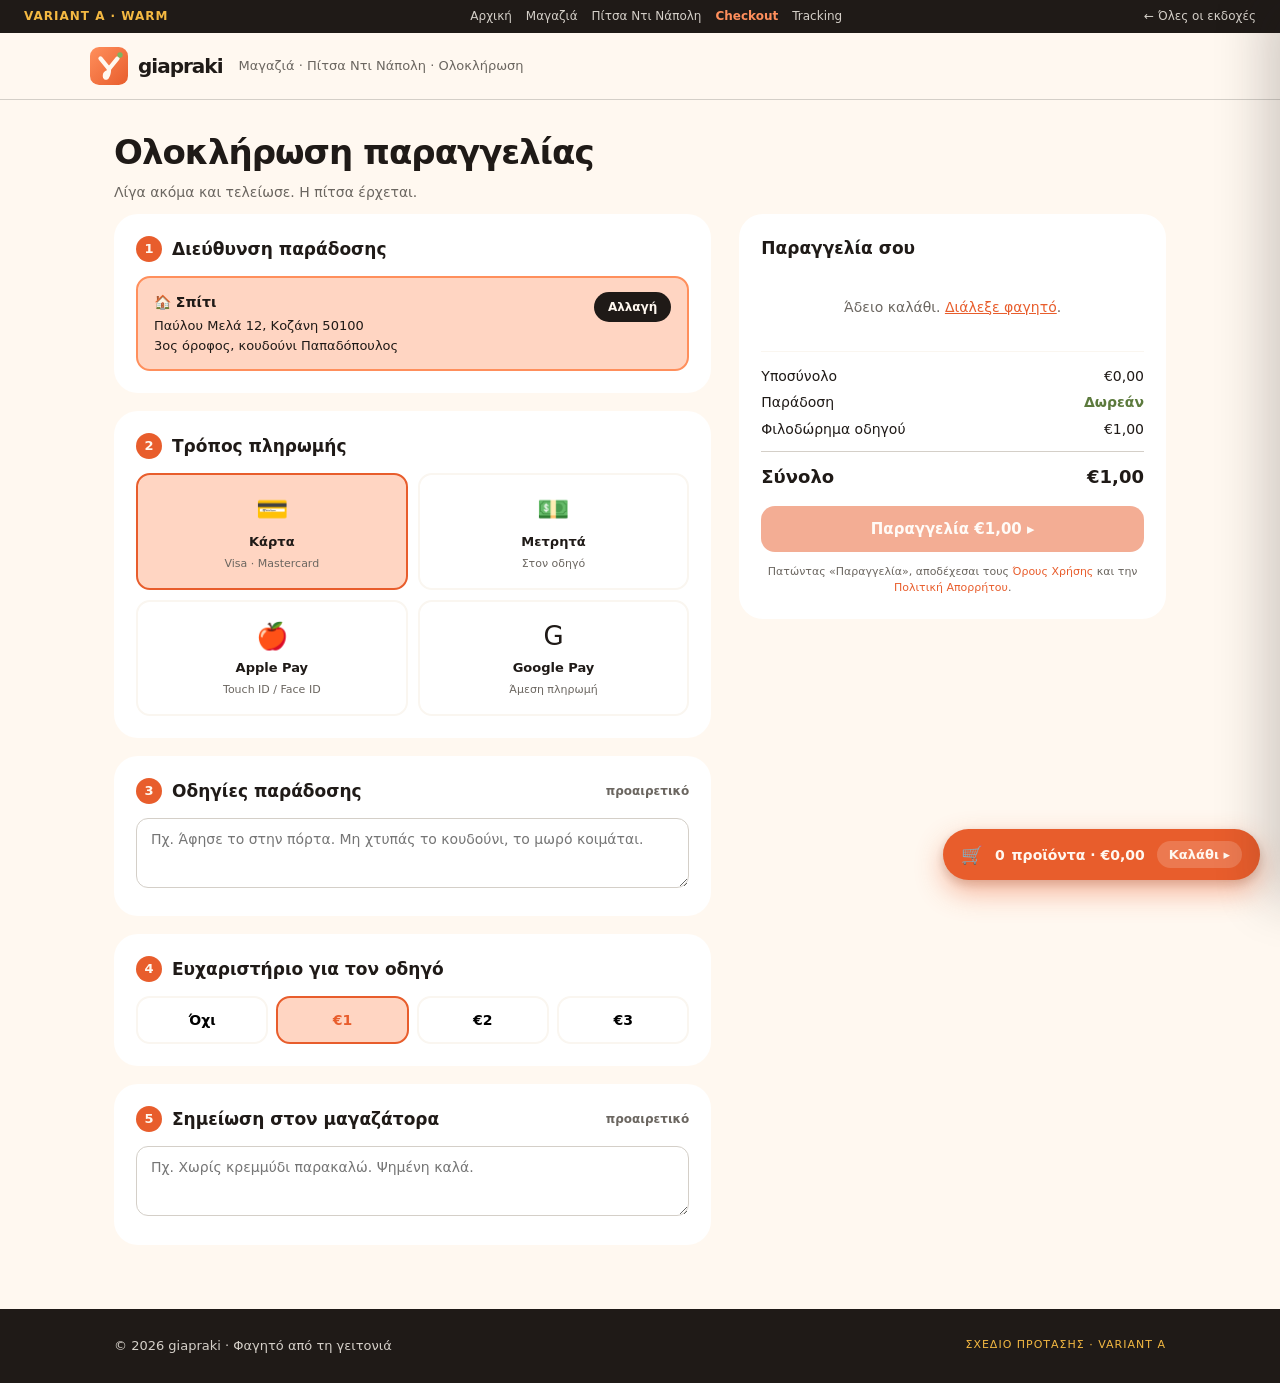
==== a/checkout.html @ 71fc0cc0 "feat: giapraki brand preview — A-warm + B-clean full flows" ====
<!doctype html>
<html lang="el">
<head>
<meta charset="utf-8">
<title>giapraki · Ολοκλήρωση παραγγελίας</title>
<meta name="viewport" content="width=device-width,initial-scale=1">
<meta name="robots" content="noindex,nofollow">
<link rel="icon" type="image/svg+xml" href="../assets/favicon.svg">
<link rel="stylesheet" href="../assets/cart.css">
<style>
  :root {
    --coral: #FF8F5C; --coral-deep: #E85D2C; --coral-soft: #FFD5C2;
    --sage: #7BB661; --olive: #5C7A3D;
    --saffron: #F4B942; --saffron-deep: #D89A1F;
    --ink: #1F1A17; --ink-muted: #6B6660; --pebble: #D4CFC8;
    --cloud: #FAF6F0; --cream: #FFF8F0;
  }
  * { box-sizing: border-box; margin: 0; padding: 0; }
  body {
    font-family: 'Inter', system-ui, -apple-system, sans-serif;
    background: var(--cream); color: var(--ink); line-height: 1.45;
    -webkit-font-smoothing: antialiased;
  }
  .wrap { max-width: 1100px; margin: 0 auto; padding: 0 24px; }
  .demo {
    background: var(--ink); color: var(--cream); font-size: 12px;
    padding: 8px 24px;
    display: flex; gap: 16px; align-items: center; justify-content: space-between; flex-wrap: wrap;
  }
  .demo .label { color: var(--saffron); font-weight: 700; letter-spacing: 1px; text-transform: uppercase; }
  .demo .links { display: flex; gap: 14px; }
  .demo a { color: var(--pebble); text-decoration: none; }
  .demo a.active { color: var(--coral); font-weight: 700; }

  header.site { background: var(--cream); border-bottom: 1px solid var(--pebble); }
  .nav { display: flex; align-items: center; gap: 16px; padding: 14px 0; }
  .logo { display: inline-flex; align-items: center; gap: 10px; text-decoration: none; color: var(--ink); flex-shrink: 0; }
  .logo-mark { width: 38px; height: 38px; }
  .logo .word { font-size: 20px; font-weight: 900; letter-spacing: -1px; }
  .crumbs { flex: 1; color: var(--ink-muted); font-size: 13px; }
  .crumbs a { color: var(--ink-muted); text-decoration: none; }

  .page-head { padding: 28px 0 12px; }
  .page-head h1 { font-size: clamp(26px, 4vw, 34px); font-weight: 900; letter-spacing: -1px; }
  .page-head .meta { color: var(--ink-muted); font-size: 14px; margin-top: 4px; }

  .layout { display: grid; grid-template-columns: 1.4fr 1fr; gap: 28px; padding-bottom: 64px; }
  .sections { display: flex; flex-direction: column; gap: 18px; }

  .sec { background: white; border-radius: 24px; padding: 22px; }
  .sec h2 {
    font-size: 17px; font-weight: 900; margin-bottom: 14px;
    display: flex; align-items: center; gap: 10px;
  }
  .sec h2 .num {
    width: 26px; height: 26px; border-radius: 50%;
    background: var(--coral-deep); color: var(--cream);
    font-size: 13px; display: inline-flex; align-items: center; justify-content: center;
  }
  .sec h2 .opt { font-size: 12px; font-weight: 600; color: var(--ink-muted); margin-left: auto; }

  /* Address */
  .addr-card {
    padding: 14px 16px; border-radius: 14px;
    border: 2px solid var(--coral); background: var(--coral-soft);
    display: flex; justify-content: space-between; align-items: start; gap: 12px;
  }
  .addr-card .label { font-weight: 800; font-size: 14px; margin-bottom: 4px; display: flex; align-items: center; gap: 6px; }
  .addr-card .text { font-size: 13px; color: var(--ink); line-height: 1.5; }
  .change-btn {
    background: var(--ink); color: var(--cream); border: none;
    padding: 8px 14px; border-radius: 999px;
    font-size: 12px; font-weight: 700; cursor: pointer; font-family: inherit;
    flex-shrink: 0;
  }
  .change-btn:hover { background: var(--coral-deep); }

  /* Payment radios */
  .pay-list {
    display: grid; grid-template-columns: 1fr 1fr; gap: 10px;
  }
  .pay {
    padding: 16px; border-radius: 14px;
    border: 2px solid var(--cloud); background: white;
    cursor: pointer; text-align: center;
    display: flex; flex-direction: column; align-items: center; gap: 4px;
    transition: all 0.15s;
  }
  .pay:hover { border-color: var(--coral); }
  .pay input { position: absolute; opacity: 0; pointer-events: none; }
  .pay.selected { border-color: var(--coral-deep); background: var(--coral-soft); }
  .pay .icon { font-size: 26px; }
  .pay .name { font-weight: 800; font-size: 13px; }
  .pay .sub { font-size: 11px; color: var(--ink-muted); }

  /* Textarea */
  textarea, input.txt {
    width: 100%; border: 1px solid var(--pebble); border-radius: 12px;
    padding: 12px 14px; font-size: 14px; font-family: inherit;
    background: white; outline: none; resize: vertical;
  }
  textarea { min-height: 70px; }
  textarea:focus, input.txt:focus { border-color: var(--coral); }

  /* Tip */
  .tip-row {
    display: grid; grid-template-columns: repeat(4, 1fr); gap: 8px;
  }
  .tip {
    padding: 14px 0; text-align: center;
    border: 2px solid var(--cloud); border-radius: 14px;
    background: white; cursor: pointer; font-family: inherit;
    font-weight: 800; font-size: 14px; transition: all 0.15s;
  }
  .tip:hover { border-color: var(--coral); }
  .tip.selected { border-color: var(--coral-deep); background: var(--coral-soft); color: var(--coral-deep); }

  /* Summary */
  .summary {
    background: white; border-radius: 24px; padding: 22px;
    align-self: start; position: sticky; top: 24px;
  }
  .summary h2 { font-size: 17px; font-weight: 900; margin-bottom: 4px; }
  .summary .restaurant { font-size: 13px; color: var(--ink-muted); margin-bottom: 16px; }
  .sum-items {
    display: flex; flex-direction: column; gap: 8px;
    border-bottom: 1px solid var(--cloud); padding-bottom: 14px; margin-bottom: 14px;
  }
  .sum-empty { color: var(--ink-muted); font-size: 14px; text-align: center; padding: 20px 0; }
  .sum-item {
    display: flex; justify-content: space-between; gap: 8px; font-size: 13px;
    align-items: start;
  }
  .sum-item .qty { color: var(--coral-deep); font-weight: 800; margin-right: 4px; }
  .sum-item .notes { color: var(--ink-muted); font-size: 11px; display: block; margin-top: 2px; font-style: italic; }
  .sum-totals { display: flex; flex-direction: column; gap: 6px; font-size: 14px; margin-bottom: 16px; }
  .sum-totals .row { display: flex; justify-content: space-between; }
  .sum-totals .row.total {
    border-top: 1px solid var(--pebble); padding-top: 12px; margin-top: 6px;
    font-size: 18px; font-weight: 900;
  }
  .sum-totals .free { color: var(--olive); font-weight: 700; }
  .place-order {
    width: 100%; padding: 14px 16px;
    background: var(--coral-deep); color: var(--cream);
    border: none; border-radius: 14px;
    font-weight: 800; font-size: 15px; cursor: pointer; font-family: inherit;
    transition: background 0.15s;
  }
  .place-order:hover:not(:disabled) { background: var(--coral); }
  .place-order:disabled { opacity: 0.5; cursor: not-allowed; }
  .terms {
    font-size: 11px; color: var(--ink-muted); margin-top: 12px;
    text-align: center; line-height: 1.5;
  }
  .terms a { color: var(--coral-deep); text-decoration: none; }

  footer.site {
    background: var(--ink); color: var(--pebble); padding: 28px 0; font-size: 13px;
  }
  footer.site .wrap { display: flex; justify-content: space-between; flex-wrap: wrap; gap: 12px; }
  .disclaimer { color: var(--saffron); font-size: 11px; letter-spacing: 1px; text-transform: uppercase; }

  @media (max-width: 780px) {
    .layout { grid-template-columns: 1fr; }
    .summary { position: static; }
    .demo .links { display: none; }
    .pay-list { grid-template-columns: 1fr 1fr; }
    .tip-row { grid-template-columns: repeat(4, 1fr); }
  }
</style>
</head>
<body>

<div class="demo">
  <span class="label">Variant A · Warm</span>
  <div class="links">
    <a href="home.html">Αρχική</a>
    <a href="stores.html">Μαγαζιά</a>
    <a href="store.html">Πίτσα Ντι Νάπολη</a>
    <a href="checkout.html" class="active">Checkout</a>
    <a href="track.html">Tracking</a>
  </div>
  <a href="../index.html">← Όλες οι εκδοχές</a>
</div>

<header class="site">
  <div class="wrap nav">
    <a href="home.html" class="logo">
      <img src="../assets/favicon.svg" alt="" class="logo-mark">
      <span class="word">giapraki</span>
    </a>
    <div class="crumbs"><a href="stores.html">Μαγαζιά</a> · <a href="store.html">Πίτσα Ντι Νάπολη</a> · Ολοκλήρωση</div>
  </div>
</header>

<main class="wrap">
  <div class="page-head">
    <h1>Ολοκλήρωση παραγγελίας</h1>
    <div class="meta">Λίγα ακόμα και τελείωσε. Η πίτσα έρχεται.</div>
  </div>

  <div class="layout">
    <div class="sections">

      <section class="sec">
        <h2><span class="num">1</span>Διεύθυνση παράδοσης</h2>
        <div class="addr-card">
          <div>
            <div class="label">🏠 Σπίτι</div>
            <div class="text">Παύλου Μελά 12, Κοζάνη 50100<br>3ος όροφος, κουδούνι Παπαδόπουλος</div>
          </div>
          <button class="change-btn" type="button">Αλλαγή</button>
        </div>
      </section>

      <section class="sec">
        <h2><span class="num">2</span>Τρόπος πληρωμής</h2>
        <div class="pay-list" role="radiogroup" aria-label="Πληρωμή">
          <label class="pay selected">
            <input type="radio" name="pay" value="card" checked>
            <span class="icon" aria-hidden="true">💳</span>
            <span class="name">Κάρτα</span>
            <span class="sub">Visa · Mastercard</span>
          </label>
          <label class="pay">
            <input type="radio" name="pay" value="cash">
            <span class="icon" aria-hidden="true">💵</span>
            <span class="name">Μετρητά</span>
            <span class="sub">Στον οδηγό</span>
          </label>
          <label class="pay">
            <input type="radio" name="pay" value="apple">
            <span class="icon" aria-hidden="true">🍎</span>
            <span class="name">Apple Pay</span>
            <span class="sub">Touch ID / Face ID</span>
          </label>
          <label class="pay">
            <input type="radio" name="pay" value="google">
            <span class="icon" aria-hidden="true">G</span>
            <span class="name">Google Pay</span>
            <span class="sub">Άμεση πληρωμή</span>
          </label>
        </div>
      </section>

      <section class="sec">
        <h2><span class="num">3</span>Οδηγίες παράδοσης <span class="opt">προαιρετικό</span></h2>
        <textarea id="dlv-instructions" placeholder="Πχ. Άφησε το στην πόρτα. Μη χτυπάς το κουδούνι, το μωρό κοιμάται."></textarea>
      </section>

      <section class="sec">
        <h2><span class="num">4</span>Ευχαριστήριο για τον οδηγό</h2>
        <div class="tip-row" role="radiogroup" aria-label="Φιλοδώρημα">
          <button type="button" class="tip" data-tip="0">Όχι</button>
          <button type="button" class="tip selected" data-tip="1">€1</button>
          <button type="button" class="tip" data-tip="2">€2</button>
          <button type="button" class="tip" data-tip="3">€3</button>
        </div>
      </section>

      <section class="sec">
        <h2><span class="num">5</span>Σημείωση στον μαγαζάτορα <span class="opt">προαιρετικό</span></h2>
        <textarea id="store-notes" placeholder="Πχ. Χωρίς κρεμμύδι παρακαλώ. Ψημένη καλά."></textarea>
      </section>

    </div>

    <aside class="summary">
      <h2>Παραγγελία σου</h2>
      <div class="restaurant" id="cs-restaurant">από Πίτσα Ντι Νάπολη</div>

      <div class="sum-items" id="cs-items">
        <div class="sum-empty">Άδειο καλάθι. <a href="store.html" style="color:var(--coral-deep);">Διάλεξε φαγητό</a>.</div>
      </div>

      <div class="sum-totals" id="cs-totals">
        <div class="row"><span>Υποσύνολο</span><span id="cs-subtotal">€0,00</span></div>
        <div class="row"><span>Παράδοση</span><span id="cs-delivery" class="free">Δωρεάν</span></div>
        <div class="row"><span>Φιλοδώρημα οδηγού</span><span id="cs-tip">€1,00</span></div>
        <div class="row total"><span>Σύνολο</span><span id="cs-total">€1,00</span></div>
      </div>

      <button class="place-order" id="cs-place" type="button">Παραγγελία €0,00 ▸</button>
      <p class="terms">Πατώντας «Παραγγελία», αποδέχεσαι τους <a href="#">Όρους Χρήσης</a> και την <a href="#">Πολιτική Απορρήτου</a>.</p>
    </aside>
  </div>
</main>

<footer class="site">
  <div class="wrap">
    <div>© 2026 giapraki · Φαγητό από τη γειτονιά</div>
    <div class="disclaimer">Σχέδιο πρότασης · Variant A</div>
  </div>
</footer>

<script src="../assets/cart.js"></script>
<script>
  // payment radio toggle
  document.querySelectorAll('.pay').forEach((label) => {
    const input = label.querySelector('input');
    input.addEventListener('change', () => {
      document.querySelectorAll('.pay').forEach((l) => l.classList.remove('selected'));
      label.classList.add('selected');
    });
  });

  // tip
  let selectedTip = 1;
  document.querySelectorAll('.tip').forEach((t) => {
    t.addEventListener('click', () => {
      document.querySelectorAll('.tip').forEach((x) => x.classList.remove('selected'));
      t.classList.add('selected');
      selectedTip = parseFloat(t.dataset.tip);
      renderSummary();
    });
  });

  function fmt(n) {
    return '€' + (Math.round(n * 100) / 100).toFixed(2).replace('.', ',');
  }
  function escapeHTML(s) {
    return String(s).replace(/[&<>"']/g, (c) => ({
      '&':'&amp;','<':'&lt;','>':'&gt;','"':'&quot;',"'":'&#39;'
    }[c]));
  }

  function renderSummary() {
    const cart = window.GpCart;
    if (!cart) return;
    const items = cart.items;
    const restaurant = cart.restaurant.name || 'Πίτσα Ντι Νάπολη';
    document.getElementById('cs-restaurant').textContent = items.length ? `από ${restaurant}` : '';

    const list = document.getElementById('cs-items');
    if (items.length === 0) {
      list.innerHTML = '<div class="sum-empty">Άδειο καλάθι. <a href="store.html" style="color:var(--coral-deep);">Διάλεξε φαγητό</a>.</div>';
    } else {
      list.innerHTML = items.map((it) => `
        <div class="sum-item">
          <span><span class="qty">${it.qty}×</span>${escapeHTML(it.name)}${it.notes ? `<span class="notes">«${escapeHTML(it.notes)}»</span>` : ''}</span>
          <span><b>${fmt(it.price * it.qty)}</b></span>
        </div>
      `).join('');
    }

    const subtotal = cart.subtotal();
    const dlv = cart.restaurant.deliveryFee || 0;
    const tip = selectedTip;
    const total = subtotal + dlv + tip;

    document.getElementById('cs-subtotal').textContent = fmt(subtotal);
    const dlvEl = document.getElementById('cs-delivery');
    if (dlv > 0) { dlvEl.textContent = fmt(dlv); dlvEl.classList.remove('free'); }
    else { dlvEl.textContent = 'Δωρεάν'; dlvEl.classList.add('free'); }
    document.getElementById('cs-tip').textContent = tip > 0 ? fmt(tip) : '—';
    document.getElementById('cs-total').textContent = fmt(total);

    const btn = document.getElementById('cs-place');
    btn.textContent = `Παραγγελία ${fmt(total)} ▸`;
    btn.disabled = items.length === 0;
  }

  document.addEventListener('cart:change', renderSummary);
  document.addEventListener('DOMContentLoaded', renderSummary);

  // place order
  document.getElementById('cs-place').addEventListener('click', () => {
    const cart = window.GpCart;
    if (!cart || cart.items.length === 0) return;

    const subtotal = cart.subtotal();
    const dlv = cart.restaurant.deliveryFee || 0;
    const total = subtotal + dlv + selectedTip;
    const id = String(4500 + Math.floor(Math.random() * 99));

    const order = {
      id,
      items: cart.items.slice(),
      restaurant: cart.restaurant.name,
      subtotal,
      delivery: dlv,
      tip: selectedTip,
      total,
      payment: document.querySelector('.pay.selected input')?.value || 'card',
      address: 'Παύλου Μελά 12, Κοζάνη 50100',
      instructions: document.getElementById('dlv-instructions').value || '',
      storeNotes: document.getElementById('store-notes').value || '',
      placedAt: new Date().toISOString(),
    };
    localStorage.setItem(cart.ORDER_KEY || 'giapraki_last_order', JSON.stringify(order));
    cart.clear();
    window.location.href = 'track.html?id=' + id;
  });
</script>
</body>
</html>
---- assets/cart.css ----
/* giapraki preview · shared cart UI (drawer + pill + modal) */

:root {
  --gp-coral: #FF8F5C;
  --gp-coral-deep: #E85D2C;
  --gp-coral-soft: #FFD5C2;
  --gp-saffron: #F4B942;
  --gp-sage: #7BB661;
  --gp-ink: #1F1A17;
  --gp-ink-muted: #6B6660;
  --gp-pebble: #D4CFC8;
  --gp-cloud: #FAF6F0;
  --gp-cream: #FFF8F0;
}

/* Backdrops */
.gp-backdrop {
  position: fixed; inset: 0; background: rgba(31, 26, 23, 0.45);
  z-index: 998; backdrop-filter: blur(2px);
}

/* Cart pill */
.gp-cart-pill {
  position: fixed; right: 20px; bottom: 20px; z-index: 90;
  display: inline-flex; align-items: center; gap: 12px;
  padding: 12px 18px;
  background: var(--gp-coral-deep); color: var(--gp-cream);
  border: none; border-radius: 999px; cursor: pointer;
  font-family: inherit; font-size: 14px; font-weight: 700;
  box-shadow: 0 12px 28px rgba(232, 93, 44, 0.45), 0 4px 10px rgba(31, 26, 23, 0.18);
  transition: transform 0.15s ease, box-shadow 0.15s ease;
}
.gp-cart-pill:hover { transform: translateY(-2px); box-shadow: 0 16px 36px rgba(232, 93, 44, 0.55); }
.gp-cart-pill .gp-pill-icon { font-size: 18px; }
.gp-cart-pill .gp-pill-text b { font-weight: 900; margin-right: 2px; }
.gp-cart-pill .gp-pill-cta {
  background: rgba(255, 248, 240, 0.18); padding: 6px 12px; border-radius: 999px;
  font-weight: 800; font-size: 13px;
}
.gp-cart-pill.flash { animation: gpFlash 0.55s ease; }
@keyframes gpFlash {
  0% { transform: scale(1); }
  35% { transform: scale(1.07); box-shadow: 0 0 0 10px rgba(244, 185, 66, 0.3); }
  100% { transform: scale(1); }
}

/* Drawer */
.gp-drawer {
  position: fixed; top: 0; right: 0; bottom: 0;
  width: min(420px, 100%);
  background: var(--gp-cream);
  z-index: 999;
  display: flex; flex-direction: column;
  transform: translateX(100%);
  transition: transform 0.22s cubic-bezier(0.4, 0, 0.2, 1);
  box-shadow: -16px 0 48px rgba(31, 26, 23, 0.2);
}
.gp-drawer.open { transform: translateX(0); }
.gp-drawer-head {
  display: flex; align-items: center; justify-content: space-between;
  padding: 20px 24px; border-bottom: 1px solid var(--gp-pebble);
}
.gp-drawer-head h2 { font-size: 20px; font-weight: 900; letter-spacing: -0.5px; margin: 0; color: var(--gp-ink); }
.gp-close {
  width: 36px; height: 36px; border-radius: 50%;
  background: var(--gp-cloud); border: none; cursor: pointer;
  font-size: 22px; line-height: 1; color: var(--gp-ink); font-family: inherit;
  display: inline-flex; align-items: center; justify-content: center;
}
.gp-close:hover { background: var(--gp-coral-soft); color: var(--gp-coral-deep); }
.gp-close:focus-visible { outline: 2px solid var(--gp-coral); outline-offset: 2px; }

.gp-drawer-body { flex: 1; overflow-y: auto; padding: 16px 24px; }
.gp-restaurant {
  font-size: 13px; color: var(--gp-ink-muted); margin-bottom: 12px;
  letter-spacing: 0.3px;
}
.gp-d-empty {
  text-align: center; padding: 48px 16px;
  color: var(--gp-ink-muted); font-size: 14px;
}
.gp-d-list { display: flex; flex-direction: column; gap: 8px; }
.gp-line {
  background: white; border-radius: 14px; padding: 14px 16px;
  display: flex; flex-direction: column; gap: 10px;
  box-shadow: 0 2px 8px rgba(31, 26, 23, 0.04);
}
.gp-line-name strong { display: block; font-size: 15px; font-weight: 800; color: var(--gp-ink); }
.gp-line-notes {
  display: block; font-size: 12px; font-style: normal; color: var(--gp-ink-muted);
  margin-top: 4px;
}
.gp-line-controls { display: flex; align-items: center; gap: 12px; }
.gp-line-qty {
  display: inline-flex; align-items: center; gap: 6px;
  background: var(--gp-coral-soft); border-radius: 999px; padding: 4px;
}
.gp-line-qty button {
  width: 28px; height: 28px; border: none; border-radius: 50%;
  background: var(--gp-coral); color: var(--gp-cream);
  font-weight: 900; font-size: 16px; cursor: pointer; font-family: inherit;
  display: inline-flex; align-items: center; justify-content: center;
}
.gp-line-qty button:hover { background: var(--gp-coral-deep); }
.gp-line-qty span { font-weight: 800; font-size: 14px; min-width: 18px; text-align: center; }
.gp-line-price { flex: 1; text-align: right; font-weight: 800; font-size: 15px; color: var(--gp-ink); }
.gp-line-remove {
  width: 28px; height: 28px; border: none; border-radius: 50%;
  background: transparent; color: var(--gp-ink-muted); cursor: pointer;
  font-size: 14px; font-family: inherit;
}
.gp-line-remove:hover { background: var(--gp-cloud); color: var(--gp-coral-deep); }

.gp-drawer-foot {
  padding: 18px 24px 22px;
  border-top: 1px solid var(--gp-pebble);
  background: var(--gp-cream);
}
.gp-d-totals { font-size: 14px; color: var(--gp-ink); display: flex; flex-direction: column; gap: 4px; margin-bottom: 14px; }
.gp-d-totals > div { display: flex; justify-content: space-between; padding: 4px 0; }
.gp-d-totals .gp-d-total {
  border-top: 1px solid var(--gp-pebble); margin-top: 6px;
  padding-top: 10px; font-size: 18px; font-weight: 900;
}
.gp-d-cta {
  display: block; text-align: center; text-decoration: none;
  width: 100%; padding: 14px 20px;
  background: var(--gp-coral-deep); color: var(--gp-cream);
  border: none; border-radius: 14px;
  font-weight: 800; font-size: 15px; font-family: inherit;
  cursor: pointer;
}
.gp-d-cta:hover { background: var(--gp-coral); }
.gp-d-cta:focus-visible { outline: 2px solid var(--gp-saffron); outline-offset: 2px; }

/* Modal (add to cart) */
.gp-modal {
  position: fixed; left: 50%; top: 50%; transform: translate(-50%, -45%);
  width: min(440px, calc(100% - 32px));
  max-height: calc(100vh - 32px);
  background: var(--gp-cream); border-radius: 24px; overflow: hidden;
  z-index: 999; box-shadow: 0 24px 64px rgba(31, 26, 23, 0.35);
  display: flex; flex-direction: column;
  opacity: 0;
  transition: opacity 0.18s ease, transform 0.18s ease;
}
.gp-modal.open { opacity: 1; transform: translate(-50%, -50%); }
.gp-modal .gp-close {
  position: absolute; top: 14px; right: 14px; z-index: 2;
  background: rgba(255, 248, 240, 0.92);
}
.gp-modal-img {
  height: 180px; background-size: cover; background-position: center;
  background-color: var(--gp-coral-soft);
}
.gp-modal-body { padding: 20px 22px 22px; overflow-y: auto; }
.gp-modal-body h3 { font-size: 22px; font-weight: 900; letter-spacing: -0.5px; margin: 0 0 6px; color: var(--gp-ink); }
.gp-modal-body p { font-size: 14px; color: var(--gp-ink-muted); margin: 0 0 16px; line-height: 1.5; }
.gp-m-label {
  display: block; font-size: 12px; font-weight: 700;
  letter-spacing: 1.5px; text-transform: uppercase;
  color: var(--gp-ink-muted); margin-bottom: 6px;
}
#gp-m-notes {
  width: 100%; border: 1px solid var(--gp-pebble); border-radius: 12px;
  padding: 10px 12px; font-size: 14px; font-family: inherit;
  resize: vertical; min-height: 60px; outline: none; background: white;
}
#gp-m-notes:focus { border-color: var(--gp-coral); }

.gp-m-row {
  margin-top: 18px; display: flex; align-items: center; gap: 12px;
}
.gp-m-qty {
  display: inline-flex; align-items: center; gap: 4px;
  background: var(--gp-cloud); border-radius: 999px; padding: 4px;
}
.gp-m-qty button {
  width: 36px; height: 36px; border: none; border-radius: 50%;
  background: white; color: var(--gp-ink); font-weight: 900; font-size: 18px;
  cursor: pointer; font-family: inherit;
}
.gp-m-qty button:hover { background: var(--gp-coral-soft); color: var(--gp-coral-deep); }
.gp-m-qty span { min-width: 28px; text-align: center; font-weight: 800; font-size: 16px; }
.gp-m-add {
  flex: 1; padding: 14px 18px;
  background: var(--gp-coral-deep); color: var(--gp-cream);
  border: none; border-radius: 14px;
  font-weight: 800; font-size: 14px; font-family: inherit;
  cursor: pointer;
}
.gp-m-add:hover { background: var(--gp-coral); }

/* Mobile */
@media (max-width: 640px) {
  .gp-drawer { width: 100%; }
  .gp-cart-pill { right: 12px; bottom: 12px; padding: 10px 14px; font-size: 13px; }
  .gp-cart-pill .gp-pill-cta { display: none; }
  .gp-modal-img { height: 140px; }
}
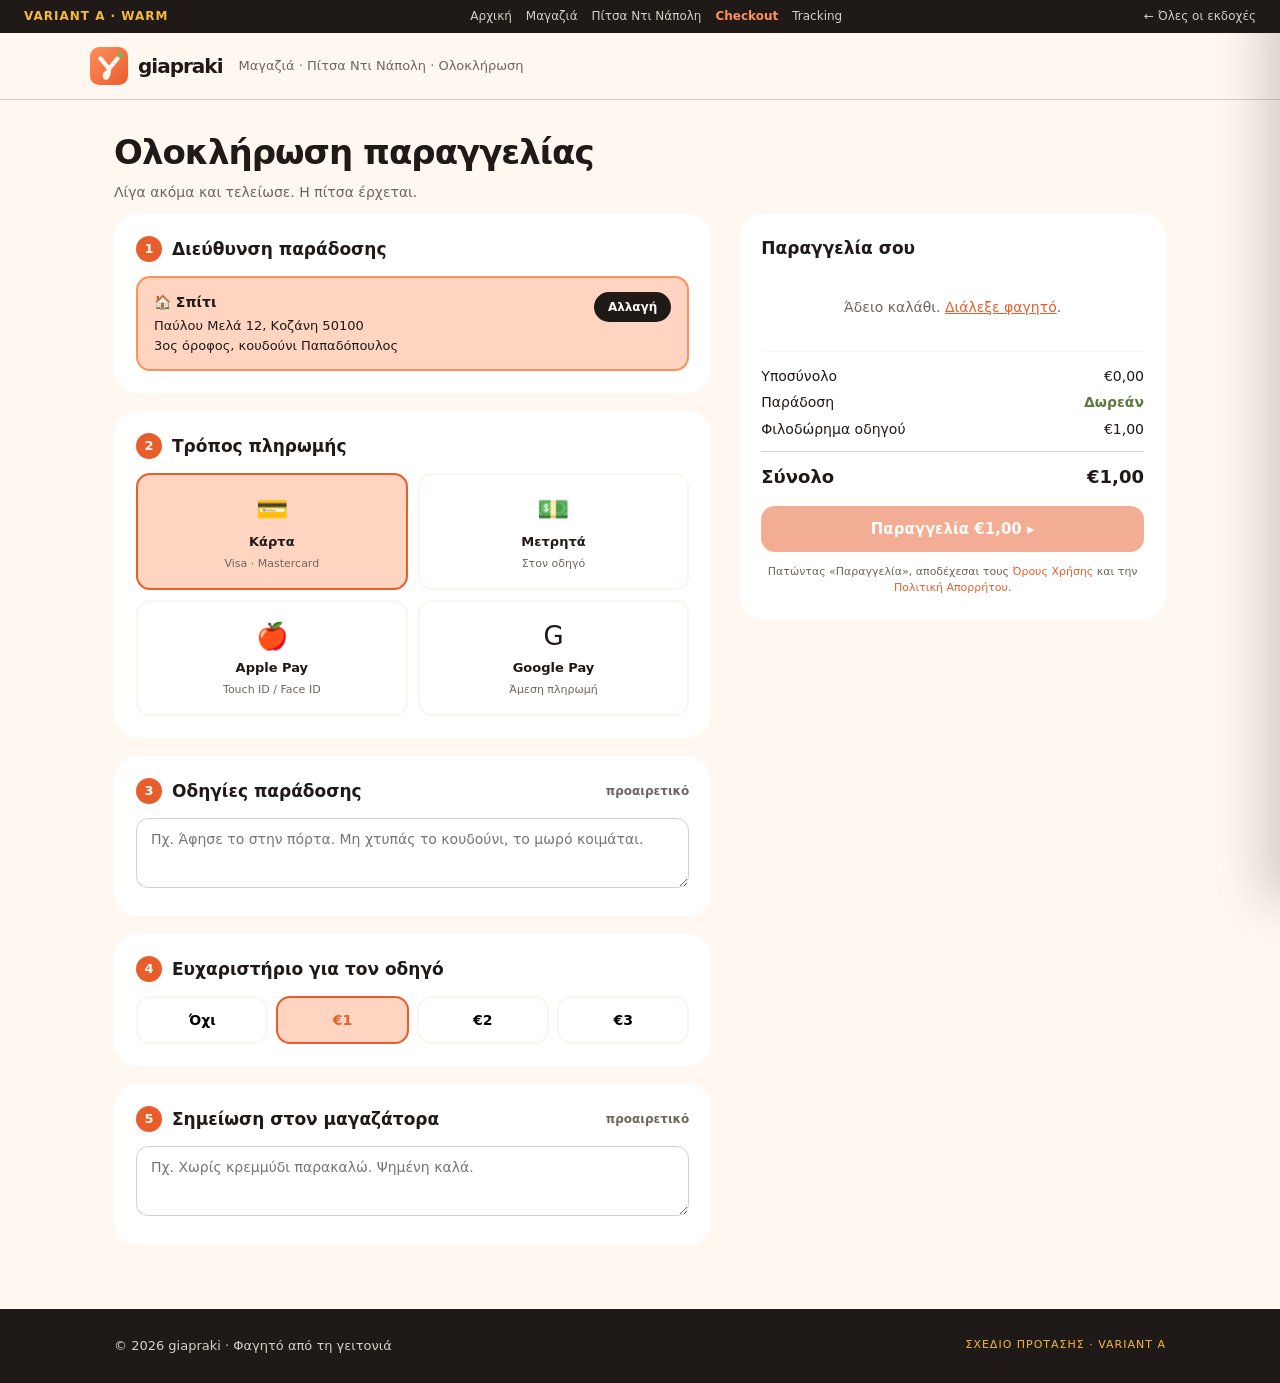
==== commit 3695496d: "feat: mobile hamburger + e2e order verified at 375px (A+B)" ====
--- a/a/checkout.html
+++ b/a/checkout.html
@@ -7,6 +7,7 @@
 <meta name="robots" content="noindex,nofollow">
 <link rel="icon" type="image/svg+xml" href="../assets/favicon.svg">
 <link rel="stylesheet" href="../assets/cart.css">
+<link rel="stylesheet" href="../assets/mobile-nav.css">
 <style>
   :root {
     --coral: #FF8F5C; --coral-deep: #E85D2C; --coral-soft: #FFD5C2;
@@ -295,6 +296,7 @@
 </footer>
 
 <script src="../assets/cart.js"></script>
+<script src="../assets/mobile-nav.js"></script>
 <script>
   // payment radio toggle
   document.querySelectorAll('.pay').forEach((label) => {
--- a/assets/cart.css
+++ b/assets/cart.css
@@ -20,6 +20,7 @@
 }
 
 /* Cart pill */
+.gp-cart-pill[hidden] { display: none !important; }
 .gp-cart-pill {
   position: fixed; right: 20px; bottom: 20px; z-index: 90;
   display: inline-flex; align-items: center; gap: 12px;
--- a/assets/mobile-nav.css
+++ b/assets/mobile-nav.css
@@ -0,0 +1,261 @@
+/* giapraki preview · mobile hamburger + slide-down drawer
+   Aesthetic: A-warm (coral lines, cream drawer bg, ink links → coral hover) */
+
+:root {
+  --gpn-coral: #FF8F5C;
+  --gpn-coral-deep: #E85D2C;
+  --gpn-coral-soft: #FFD5C2;
+  --gpn-saffron: #F4B942;
+  --gpn-ink: #1F1A17;
+  --gpn-ink-muted: #6B6660;
+  --gpn-pebble: #D4CFC8;
+  --gpn-cloud: #FAF6F0;
+  --gpn-cream: #FFF8F0;
+}
+
+/* Hamburger button — desktop hidden by default, mobile shown */
+.gpn-burger {
+  display: none;
+  width: 44px; height: 44px;
+  border-radius: 12px;
+  background: transparent;
+  border: 1px solid var(--gpn-pebble);
+  cursor: pointer;
+  padding: 0;
+  margin-left: auto;
+  flex-shrink: 0;
+  align-items: center;
+  justify-content: center;
+  flex-direction: column;
+  gap: 5px;
+  font-family: inherit;
+  transition: border-color 0.15s, background 0.15s;
+}
+.gpn-burger:hover { border-color: var(--gpn-coral); }
+.gpn-burger:focus-visible { outline: 2px solid var(--gpn-coral); outline-offset: 2px; }
+.gpn-burger .gpn-bar {
+  display: block;
+  width: 22px; height: 2.5px;
+  background: var(--gpn-ink);
+  border-radius: 2px;
+  transition: transform 0.22s ease, opacity 0.18s ease, background 0.15s ease;
+  transform-origin: center;
+}
+.gpn-burger.is-open { background: var(--gpn-coral-soft); border-color: var(--gpn-coral-deep); }
+.gpn-burger.is-open .gpn-bar { background: var(--gpn-coral-deep); }
+.gpn-burger.is-open .gpn-bar:nth-child(1) { transform: translateY(7.5px) rotate(45deg); }
+.gpn-burger.is-open .gpn-bar:nth-child(2) { opacity: 0; }
+.gpn-burger.is-open .gpn-bar:nth-child(3) { transform: translateY(-7.5px) rotate(-45deg); }
+
+/* Search-icon button (mobile): opens drawer with search field focused */
+.gpn-search-icon {
+  display: none;
+  width: 44px; height: 44px;
+  border-radius: 12px;
+  background: var(--gpn-cloud);
+  border: 1px solid var(--gpn-pebble);
+  cursor: pointer;
+  align-items: center;
+  justify-content: center;
+  flex-shrink: 0;
+  font-size: 18px;
+  color: var(--gpn-ink);
+  font-family: inherit;
+  padding: 0;
+  margin-left: auto;
+}
+.gpn-search-icon:hover { border-color: var(--gpn-coral); color: var(--gpn-coral-deep); }
+.gpn-search-icon:focus-visible { outline: 2px solid var(--gpn-coral); outline-offset: 2px; }
+
+/* Drawer backdrop */
+.gpn-backdrop {
+  position: fixed; inset: 0;
+  background: rgba(31, 26, 23, 0.45);
+  z-index: 998;
+  opacity: 0;
+  pointer-events: none;
+  transition: opacity 0.22s ease;
+  backdrop-filter: blur(2px);
+}
+.gpn-backdrop.is-open {
+  opacity: 1;
+  pointer-events: auto;
+}
+
+/* Drawer (slides DOWN from top of viewport) */
+.gpn-drawer {
+  position: fixed;
+  top: 0; left: 0; right: 0;
+  z-index: 999;
+  background: var(--gpn-cream);
+  box-shadow: 0 16px 36px rgba(31, 26, 23, 0.18);
+  border-bottom: 1px solid var(--gpn-pebble);
+  transform: translateY(-100%);
+  transition: transform 0.28s cubic-bezier(0.4, 0, 0.2, 1);
+  display: flex;
+  flex-direction: column;
+  max-height: 100dvh;
+  max-height: 100vh; /* fallback */
+  overflow-y: auto;
+  -webkit-overflow-scrolling: touch;
+  padding-bottom: env(safe-area-inset-bottom, 0);
+}
+.gpn-drawer.is-open { transform: translateY(0); }
+
+.gpn-drawer-head {
+  display: flex; align-items: center; justify-content: space-between;
+  padding: 18px 20px 14px;
+  border-bottom: 1px solid var(--gpn-pebble);
+  position: sticky; top: 0;
+  background: var(--gpn-cream);
+}
+.gpn-drawer-head .gpn-brand {
+  display: inline-flex; align-items: center; gap: 10px;
+  text-decoration: none; color: var(--gpn-ink);
+  font-weight: 900; font-size: 20px; letter-spacing: -0.5px;
+}
+.gpn-drawer-head .gpn-brand img {
+  width: 32px; height: 32px;
+}
+.gpn-drawer-close {
+  width: 44px; height: 44px;
+  border: none; background: var(--gpn-cloud);
+  border-radius: 50%;
+  font-size: 22px; line-height: 1;
+  color: var(--gpn-ink);
+  cursor: pointer; font-family: inherit;
+  display: inline-flex; align-items: center; justify-content: center;
+}
+.gpn-drawer-close:hover { background: var(--gpn-coral-soft); color: var(--gpn-coral-deep); }
+.gpn-drawer-close:focus-visible { outline: 2px solid var(--gpn-coral); outline-offset: 2px; }
+
+/* Search inside drawer */
+.gpn-drawer-search {
+  margin: 14px 20px 6px;
+  background: white;
+  border: 1px solid var(--gpn-pebble);
+  border-radius: 999px;
+  padding: 4px 4px 4px 16px;
+  display: flex; align-items: center; gap: 8px;
+}
+.gpn-drawer-search input {
+  flex: 1; min-width: 0;
+  border: none; outline: none;
+  padding: 10px 0;
+  font-size: 14px; font-family: inherit;
+  background: transparent;
+}
+.gpn-drawer-search button {
+  background: var(--gpn-coral-deep); color: var(--gpn-cream);
+  border: none; padding: 10px 18px; border-radius: 999px;
+  font-weight: 700; font-size: 13px; cursor: pointer;
+  font-family: inherit;
+  min-height: 36px;
+}
+.gpn-drawer-search button:hover { background: var(--gpn-coral); }
+
+/* Nav links */
+.gpn-drawer-nav {
+  display: flex; flex-direction: column;
+  padding: 10px 12px 14px;
+}
+.gpn-drawer-nav a {
+  display: flex; align-items: center; gap: 12px;
+  padding: 14px 16px;
+  min-height: 48px;
+  font-size: 16px; font-weight: 700;
+  color: var(--gpn-ink);
+  text-decoration: none;
+  border-radius: 12px;
+  transition: background 0.12s, color 0.12s;
+}
+.gpn-drawer-nav a:hover,
+.gpn-drawer-nav a:focus-visible {
+  background: var(--gpn-coral-soft);
+  color: var(--gpn-coral-deep);
+  outline: none;
+}
+.gpn-drawer-nav a.is-active {
+  color: var(--gpn-coral-deep);
+}
+.gpn-drawer-nav a .gpn-icon {
+  font-size: 18px; width: 24px; text-align: center;
+  flex-shrink: 0;
+}
+.gpn-drawer-nav a.is-active .gpn-icon { color: var(--gpn-coral-deep); }
+.gpn-drawer-nav .gpn-divider {
+  height: 1px; background: var(--gpn-pebble);
+  margin: 8px 12px;
+}
+
+/* Auth row at bottom of drawer */
+.gpn-drawer-auth {
+  display: flex; gap: 10px;
+  padding: 6px 20px 22px;
+}
+.gpn-drawer-auth a {
+  flex: 1;
+  display: inline-flex; align-items: center; justify-content: center;
+  min-height: 48px;
+  padding: 12px 16px;
+  border-radius: 12px;
+  font-weight: 800; font-size: 14px;
+  text-decoration: none;
+  font-family: inherit;
+}
+.gpn-drawer-auth .gpn-btn-ghost {
+  background: transparent;
+  color: var(--gpn-ink);
+  border: 1px solid var(--gpn-pebble);
+}
+.gpn-drawer-auth .gpn-btn-ghost:hover {
+  border-color: var(--gpn-coral);
+  color: var(--gpn-coral-deep);
+}
+.gpn-drawer-auth .gpn-btn-primary {
+  background: var(--gpn-coral-deep);
+  color: var(--gpn-cream);
+}
+.gpn-drawer-auth .gpn-btn-primary:hover {
+  background: var(--gpn-coral);
+}
+
+/* Body scroll lock when drawer is open */
+html.gpn-locked, body.gpn-locked {
+  overflow: hidden !important;
+  touch-action: none;
+}
+
+/* === Mobile breakpoint === */
+@media (max-width: 700px) {
+  .gpn-burger { display: inline-flex; }
+
+  /* Hide existing inline header bits that the drawer will replace */
+  header.site .header-search,
+  header.site .header-actions,
+  header.site .city-pill {
+    display: none !important;
+  }
+  /* Standalone Σύνδεση button on store.html (.btn-ghost directly inside .nav) */
+  header.site .nav > .btn {
+    display: none !important;
+  }
+  /* Crumbs (store/checkout/track) — keep visible but truncate so burger fits */
+  header.site .crumbs {
+    flex: 1; min-width: 0;
+    white-space: nowrap;
+    overflow: hidden;
+    text-overflow: ellipsis;
+    font-size: 12px;
+  }
+
+  /* Demo strip top links: keep hidden on mobile (already done in pages but reinforce) */
+  .demo .links { display: none !important; }
+}
+
+/* On wide screens the burger stays hidden even if JS injected it */
+@media (min-width: 701px) {
+  .gpn-burger { display: none !important; }
+  .gpn-search-icon { display: none !important; }
+  .gpn-drawer, .gpn-backdrop { display: none !important; }
+}
